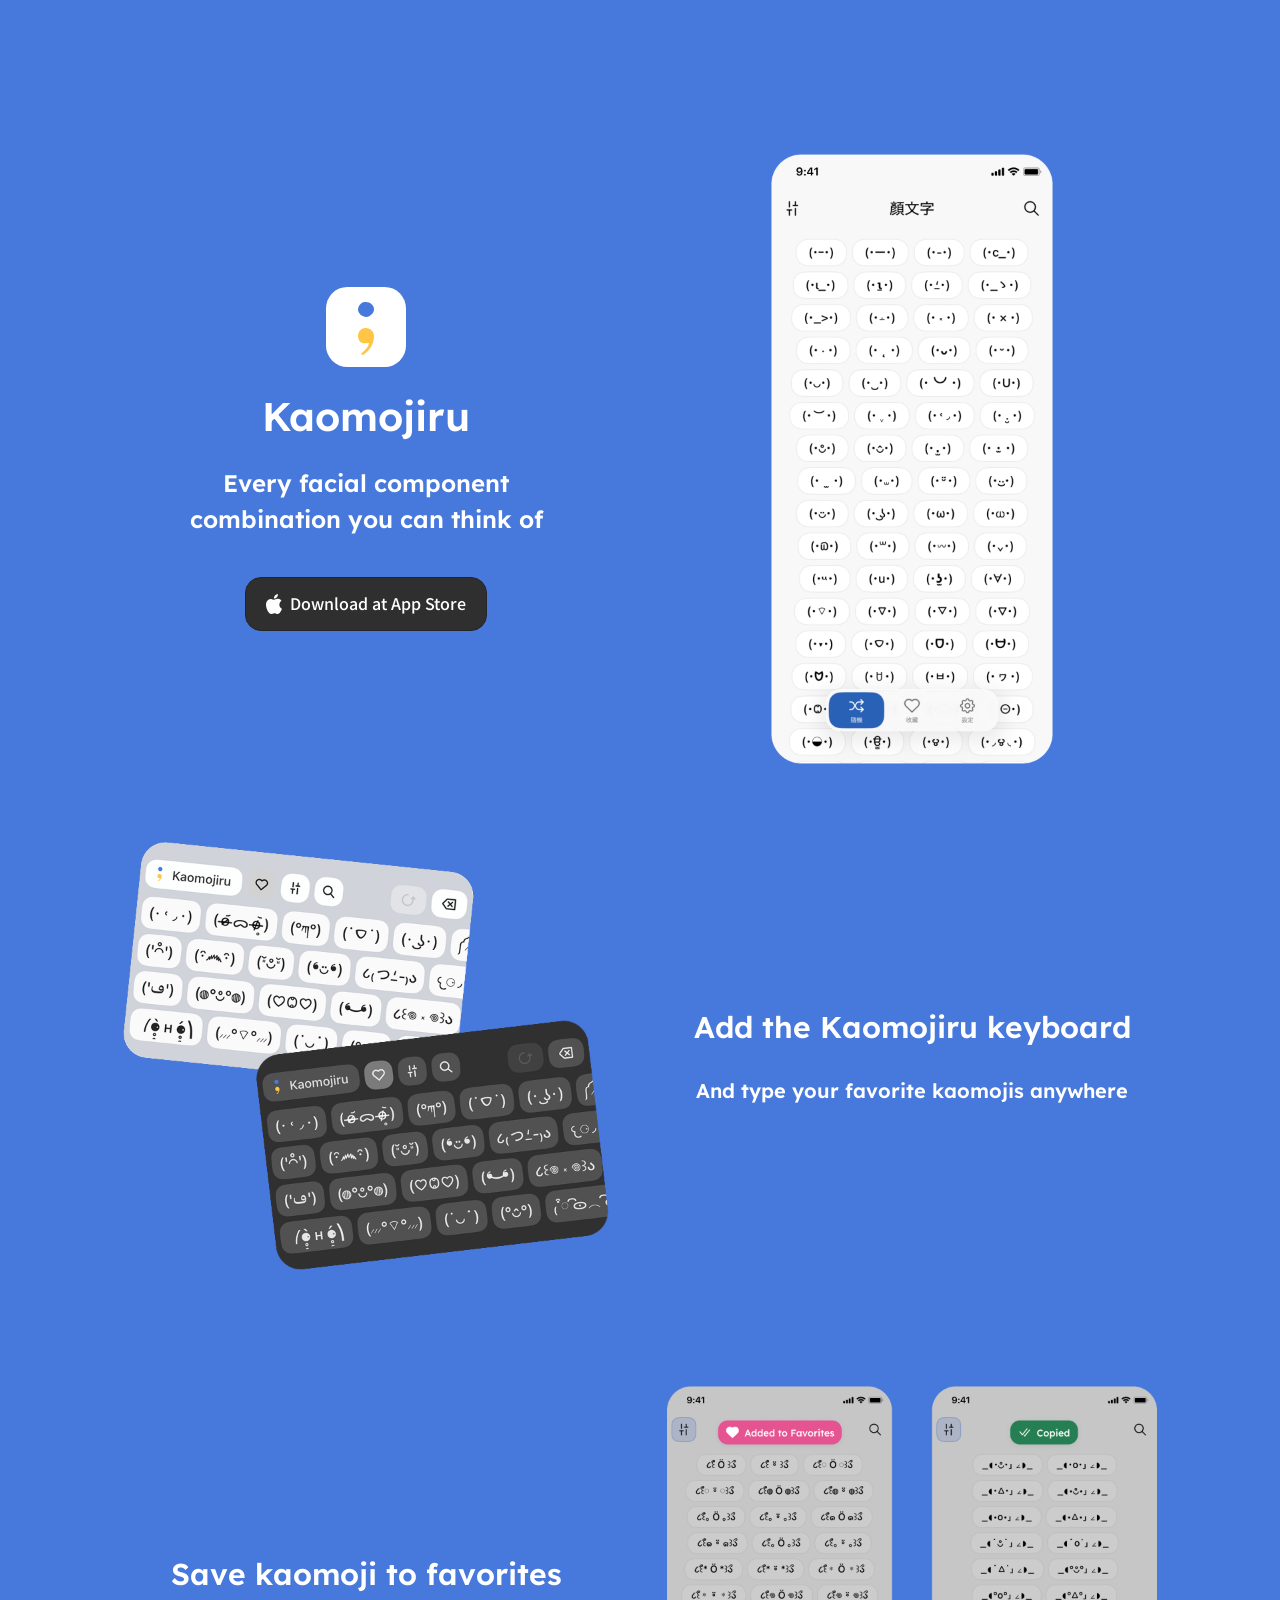
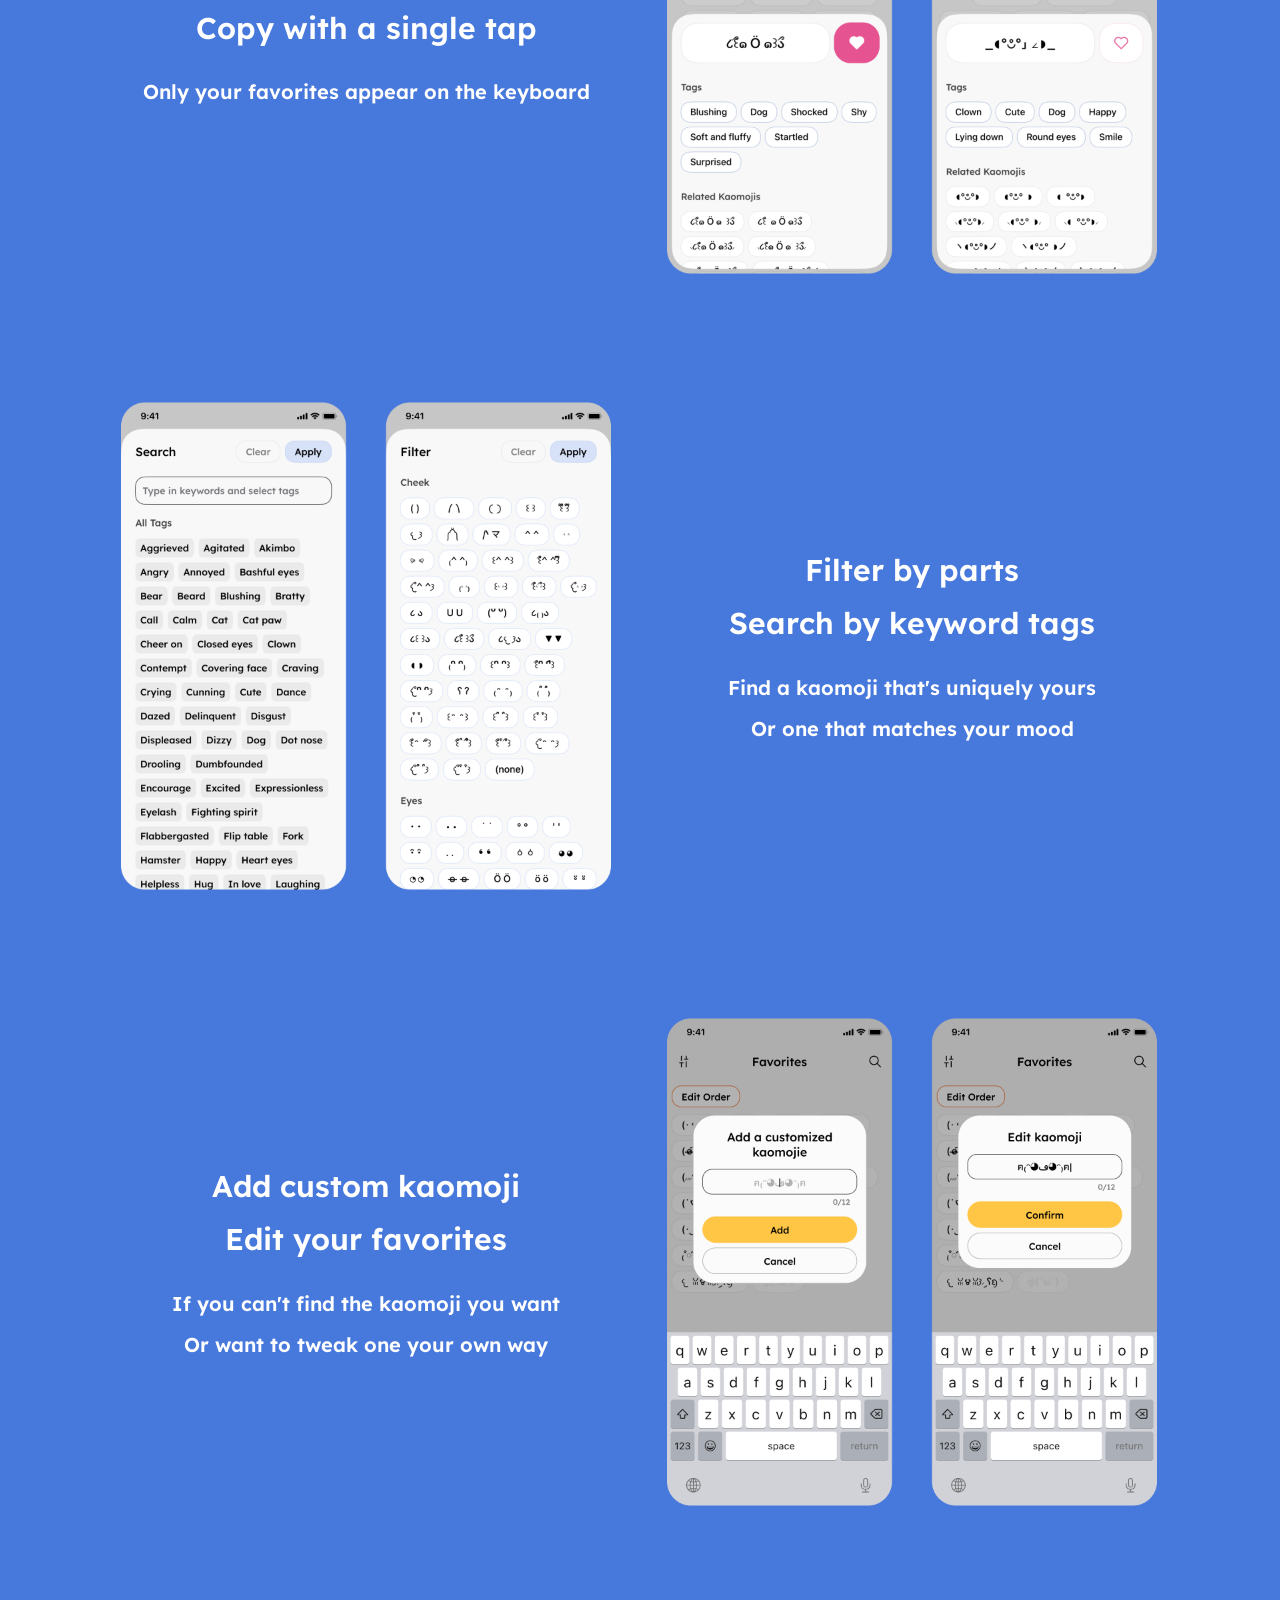
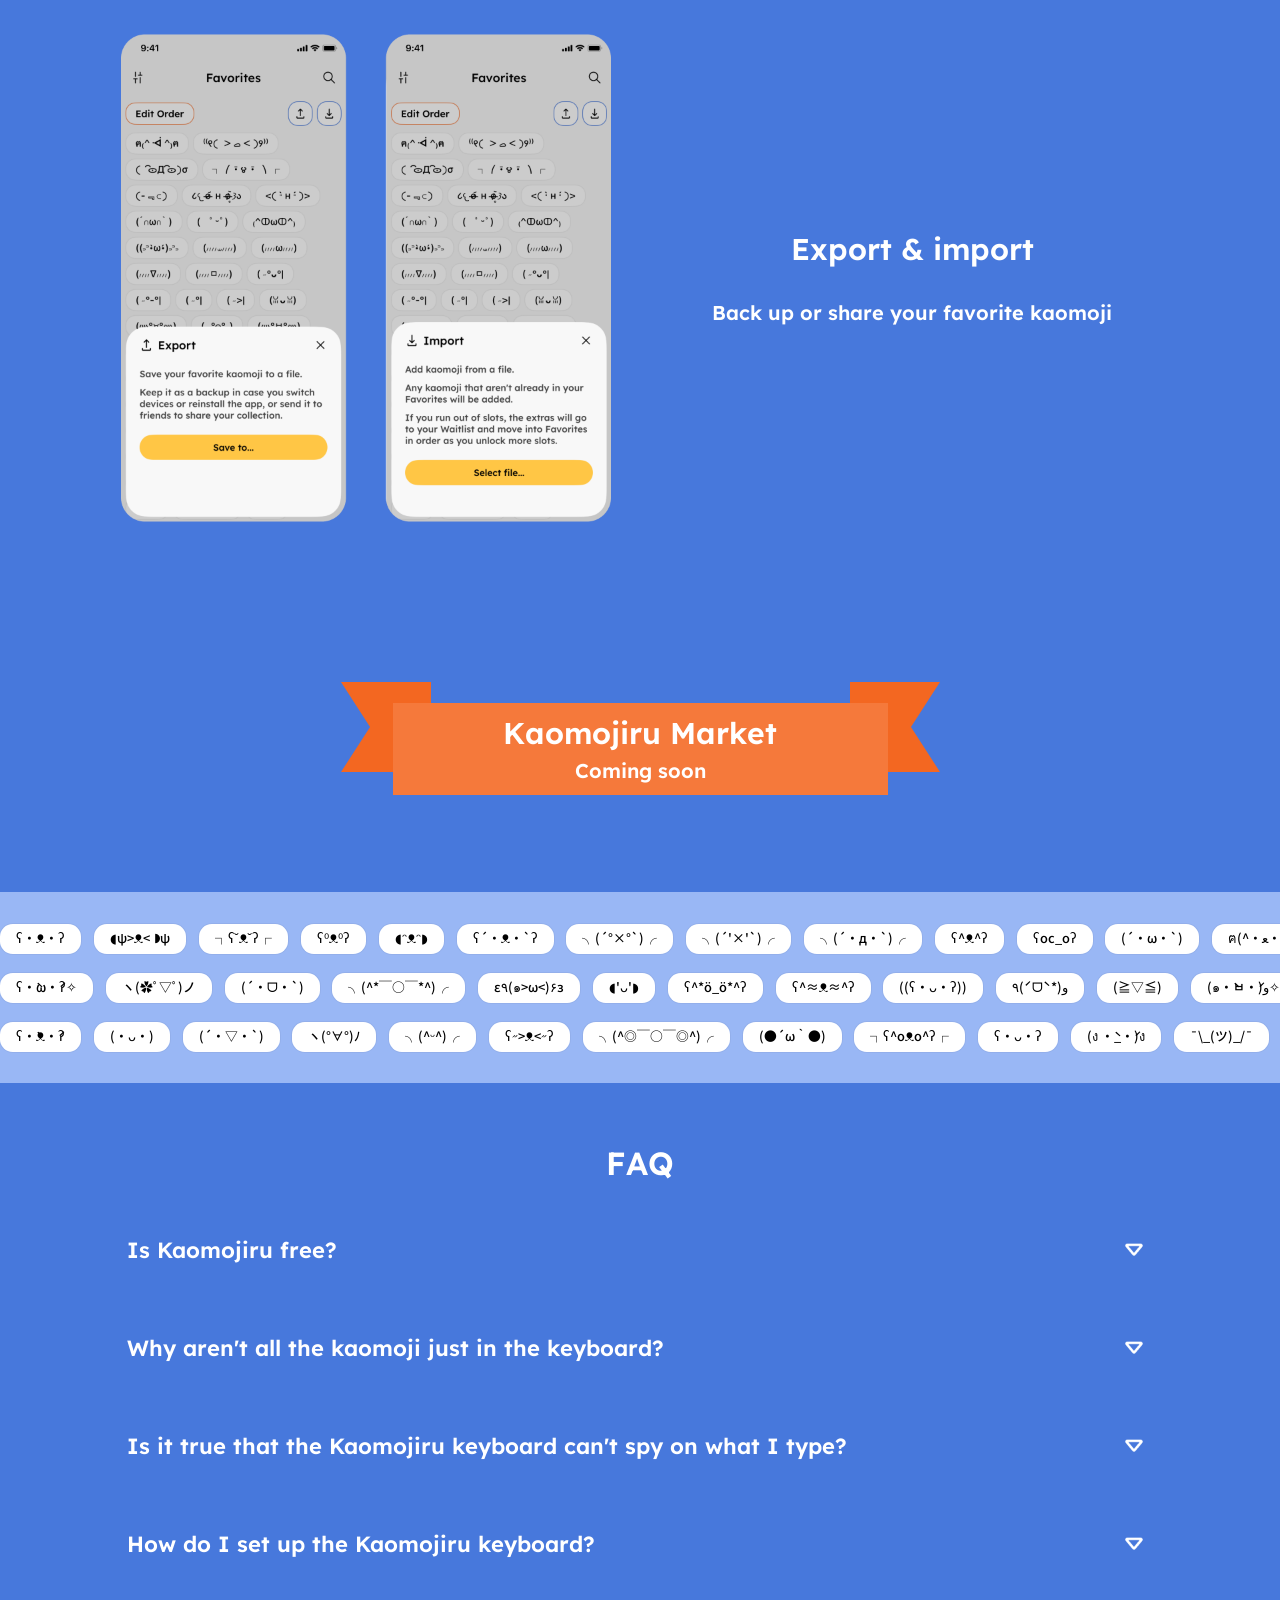
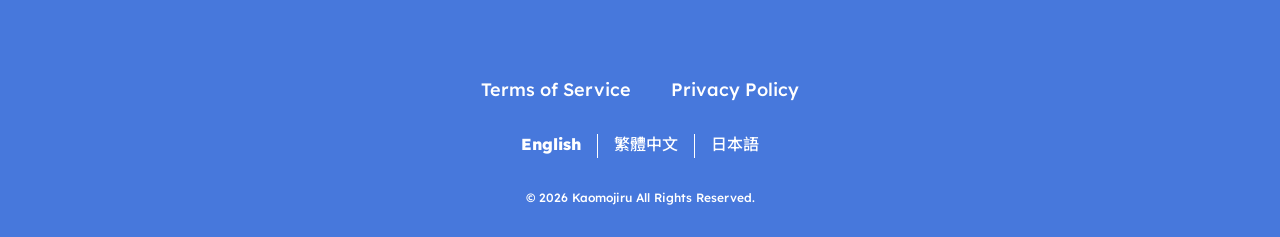
==== en/index.html @ 0f321140 "Add Kaomojiru official website (zh / en / ja) - Landing page in Traditional Chinese, English and Jap" ====
<!DOCTYPE html>
<html lang="en">
<head>
  <meta charset="UTF-8" />
  <meta name="viewport" content="width=device-width, initial-scale=1.0" />
  <title>Kaomojiru | Every facial component combination you can think of</title>
  <meta name="description" content="Kaomojiru: every facial component combination you can think of. Save your favorite kaomoji and type them anywhere with the Kaomojiru keyboard." />
  <link rel="alternate" hreflang="zh-Hant" href="../index.html" />
  <link rel="alternate" hreflang="en" href="index.html" />
  <link rel="alternate" hreflang="ja" href="../ja/index.html" />
  <link rel="preconnect" href="https://fonts.googleapis.com" />
  <link rel="preconnect" href="https://fonts.gstatic.com" crossorigin />
  <link href="https://fonts.googleapis.com/css2?family=Lexend+Deca:wght@500;600;800&family=Noto+Sans+TC:wght@500;600;800&display=swap" rel="stylesheet" />
  <link rel="stylesheet" href="../css/style.css" />
  <script>document.documentElement.classList.add("js");</script>
</head>
<body>
  <!-- Header: fades in from the top after scrolling past the first section -->
  <header class="site-header" id="siteHeader">
    <div class="site-header__blur" aria-hidden="true"><span></span><span></span><span></span><span></span><span></span></div>
    <div class="site-header__inner">
      <a class="brand" href="#top">
        <span class="app-icon app-icon--sm" aria-hidden="true">
          <span class="app-icon__mark">
            <img class="app-icon__top" src="../images/icons/logo_top.svg" alt="" />
            <img class="app-icon__bottom" src="../images/icons/logo_bottom.svg" alt="" />
          </span>
        </span>
        <span class="brand__name">Kaomojiru</span>
      </a>
      <a class="btn-appstore btn-appstore--sm" href="https://apps.apple.com/us/app/kaomojiru/id6787823834" target="_blank" rel="noopener">
        <img src="../images/icons/apple_logo.svg" alt="" width="13.046" height="16" />
        <span>Download at App Store</span>
      </a>
    </div>
  </header>

  <main id="top">
    <div class="sections">
      <!-- Section 1: Hero -->
      <section class="section section--hero" id="hero" data-reveal>
        <div class="text-block text-block--hero">
          <div class="hero-title">
            <span class="app-icon app-icon--lg" aria-hidden="true">
              <span class="app-icon__mark">
                <img class="app-icon__top" src="../images/icons/logo_top.svg" alt="" />
                <img class="app-icon__bottom" src="../images/icons/logo_bottom.svg" alt="" />
              </span>
            </span>
            <h1 class="hero-title__name">Kaomojiru</h1>
            <p class="hero-title__tagline" data-type>Every facial component combination you can think of</p>
          </div>
          <a class="btn-appstore" href="https://apps.apple.com/us/app/kaomojiru/id6787823834" target="_blank" rel="noopener">
            <img src="../images/icons/apple_logo.svg" alt="" width="16.308" height="20" />
            <span>Download at App Store</span>
          </a>
        </div>
        <div class="media media--hero">
          <img src="../images/image_1_ch.png" alt="Kaomojiru home screen showing a list of kaomoji" width="526" height="614" />
        </div>
      </section>

      <!-- Section 2: Keyboard -->
      <section class="section" data-reveal>
        <div class="media media--keyboard">
          <img src="../images/Image_2.png" alt="The Kaomojiru keyboard in light and dark mode" width="526" height="484" />
        </div>
        <div class="text-block text-block--keyboard">
          <div class="text-block__title">
            <h2 data-type>Add the Kaomojiru keyboard</h2>
          </div>
          <div class="text-block__desc">
            <p data-type>And type your favorite kaomojis anywhere</p>
          </div>
        </div>
      </section>

      <!-- Section 3: Favorites / Copy -->
      <section class="section" data-reveal>
        <div class="text-block">
          <div class="text-block__title">
            <h2 data-type>Save kaomoji to favorites</h2>
            <h2 data-type>Copy with a single tap</h2>
          </div>
          <div class="text-block__desc">
            <p data-type>Only your favorites appear on the keyboard</p>
          </div>
        </div>
        <div class="media">
          <img src="../images/Image_3_eng.png" alt="Saving a kaomoji to favorites and copying it with a tap" width="526" height="568" />
        </div>
      </section>

      <!-- Section 4: Filter / Tags -->
      <section class="section" data-reveal>
        <div class="media">
          <img src="../images/Image_4_eng.png" alt="Filtering kaomoji by parts and searching by keyword tags" width="526" height="568" />
        </div>
        <div class="text-block">
          <div class="text-block__title">
            <h2 data-type>Filter by parts</h2>
            <h2 data-type>Search by keyword tags</h2>
          </div>
          <div class="text-block__desc">
            <p data-type>Find a kaomoji that's uniquely yours</p>
            <p data-type>Or one that matches your mood</p>
          </div>
        </div>
      </section>

      <!-- Section 5: Custom / Edit -->
      <section class="section" data-reveal>
        <div class="text-block">
          <div class="text-block__title">
            <h2 data-type>Add custom kaomoji</h2>
            <h2 data-type>Edit your favorites</h2>
          </div>
          <div class="text-block__desc">
            <p data-type>If you can't find the kaomoji you want</p>
            <p data-type>Or want to tweak one your own way</p>
          </div>
        </div>
        <div class="media">
          <img src="../images/Image_5_eng.png" alt="Adding a custom kaomoji and editing a saved kaomoji" width="526" height="568" />
        </div>
      </section>

      <!-- Section 6: Export / Import -->
      <section class="section" data-reveal>
        <div class="media">
          <img src="../images/Image_6_eng.png" alt="Exporting and importing a Kaomojiru file" width="526" height="568" />
        </div>
        <div class="text-block">
          <div class="text-block__title">
            <h2 data-type>Export &amp; import</h2>
          </div>
          <div class="text-block__desc">
            <p data-type>Back up or share your favorite kaomoji</p>
          </div>
        </div>
      </section>

      <!-- Section 7: Kaomojiru Market banner -->
      <section class="section section--banner" data-reveal>
        <div class="market-banner">
          <img class="market-banner__side market-banner__side--left" src="../images/icons/banner_left.svg" alt="" width="90" height="114" />
          <img class="market-banner__side market-banner__side--right" src="../images/icons/banner_right.svg" alt="" width="90" height="114" />
          <div class="market-banner__middle">
            <h2 data-type>Kaomojiru Market</h2>
            <p data-type>Coming soon</p>
          </div>
        </div>
      </section>
    </div>

    <!-- Rolling kaomoji: add or remove buttons inside each rolling__set -->
    <section class="rolling" aria-label="Kaomoji examples (tap to copy)" data-reveal>
      <div class="rolling__row" data-direction="left">
        <div class="rolling__set">
          <button class="kaomoji-btn" type="button">ʕ•ᴥ•ʔ</button>
          <button class="kaomoji-btn" type="button">◖ψ&gt;ᴥ&lt;◗ψ</button>
          <button class="kaomoji-btn" type="button">┐ʕ˘ᴥ˘ʔ┌</button>
          <button class="kaomoji-btn" type="button">ʕ⁰ᴥ⁰ʔ</button>
          <button class="kaomoji-btn" type="button">◖ᵔᴥᵔ◗</button>
          <button class="kaomoji-btn" type="button">ʕ´•ᴥ•`ʔ</button>
          <button class="kaomoji-btn" type="button">╮(´°×°`)╭</button>
          <button class="kaomoji-btn" type="button">╮(´'×'`)╭</button>
          <button class="kaomoji-btn" type="button">╮(´•д•`)╭</button>
          <button class="kaomoji-btn" type="button">ʕ^ᴥ^ʔ</button>
          <button class="kaomoji-btn" type="button">ʕoc_oʔ</button>
          <button class="kaomoji-btn" type="button">(´・ω・`)</button>
          <button class="kaomoji-btn" type="button">ฅ(^•ﻌ•^)ฅ</button>
          <button class="kaomoji-btn" type="button">(｡•̀ᴗ-)✧</button>
          <button class="kaomoji-btn" type="button">٩(◕‿◕)۶</button>
          <button class="kaomoji-btn" type="button">٩(๑&gt;◡&lt;๑)۶</button>
        </div>
      </div>
      <div class="rolling__row" data-direction="right">
        <div class="rolling__set">
          <button class="kaomoji-btn" type="button">ʕ•̀ω•́ʔ✧</button>
          <button class="kaomoji-btn" type="button">ヽ(✿ﾟ▽ﾟ)ノ</button>
          <button class="kaomoji-btn" type="button">(´・ᗜ・`)</button>
          <button class="kaomoji-btn" type="button">╮(^*￣○￣*^)╭</button>
          <button class="kaomoji-btn" type="button">ε٩(๑&gt;ω&lt;)۶з</button>
          <button class="kaomoji-btn" type="button">◖'ᴗ'◗</button>
          <button class="kaomoji-btn" type="button">ʕ^*ö_ö*^ʔ</button>
          <button class="kaomoji-btn" type="button">ʕ^≈ᴥ≈^ʔ</button>
          <button class="kaomoji-btn" type="button">((ʕ•ᴗ•ʔ))</button>
          <button class="kaomoji-btn" type="button">٩(ˊᗜˋ*)و</button>
          <button class="kaomoji-btn" type="button">(≧▽≦)</button>
          <button class="kaomoji-btn" type="button">(๑•̀ㅂ•́)و✧</button>
          <button class="kaomoji-btn" type="button">(ﾉ◕ヮ◕)ﾉ*:･ﾟ✧</button>
          <button class="kaomoji-btn" type="button">(￣▽￣)ノ</button>
          <button class="kaomoji-btn" type="button">(っ˘ω˘ς)</button>
          <button class="kaomoji-btn" type="button">U•ᴥ•U</button>
          <button class="kaomoji-btn" type="button">ʕoᴗoʔ</button>
        </div>
      </div>
      <div class="rolling__row" data-direction="left">
        <div class="rolling__set">
          <button class="kaomoji-btn" type="button">ʕ•̀ᴥ•́ʔ</button>
          <button class="kaomoji-btn" type="button">(・ᴗ・)</button>
          <button class="kaomoji-btn" type="button">(´・▽・`)</button>
          <button class="kaomoji-btn" type="button">ヽ(°∀°)ﾉ</button>
          <button class="kaomoji-btn" type="button">╮(^ᵕ^)╭</button>
          <button class="kaomoji-btn" type="button">ʕ˶&gt;ᴥ&lt;˶ʔ</button>
          <button class="kaomoji-btn" type="button">╮(^◎￣○￣◎^)╭</button>
          <button class="kaomoji-btn" type="button">(●´ω｀●)</button>
          <button class="kaomoji-btn" type="button">┐ʕ^oᴥo^ʔ┌</button>
          <button class="kaomoji-btn" type="button">ʕ•ᴗ•ʔ</button>
          <button class="kaomoji-btn" type="button">(ง •̀_•́)ง</button>
          <button class="kaomoji-btn" type="button">¯\_(ツ)_/¯</button>
          <button class="kaomoji-btn" type="button">(✿◠‿◠)</button>
          <button class="kaomoji-btn" type="button">ʕ´•̥ᴥ•̥`ʔ</button>
          <button class="kaomoji-btn" type="button">(＾ω＾)</button>
          <button class="kaomoji-btn" type="button">◖⁰ᴥ⁰◗</button>
        </div>
      </div>
    </section>

    <!-- FAQ -->
    <section class="faq" data-reveal>
      <h2 class="faq__heading" data-type>FAQ</h2>
      <div class="faq__list">
        <div class="faq-item">
          <button class="faq-item__question" type="button" aria-expanded="false" aria-controls="faq-a1" id="faq-q1">
            <span>Is Kaomojiru free?</span>
            <img class="faq-item__arrow" src="../images/Icon_Arrow.png" alt="" width="40" height="40" />
          </button>
          <div class="faq-item__answer" id="faq-a1" role="region" aria-labelledby="faq-q1">
            <div class="faq-item__answer-inner">
              <p>The app itself is free and comes with 10 favorite slots. Each video you watch earns you 2 more slots.</p>
              <p>Purchasing Kaomojiru PRO gives you unlimited favorites and removes banner ads.</p>
            </div>
          </div>
        </div>
        <div class="faq-item">
          <button class="faq-item__question" type="button" aria-expanded="false" aria-controls="faq-a2" id="faq-q2">
            <span>Why aren't all the kaomoji just in the keyboard?</span>
            <img class="faq-item__arrow" src="../images/Icon_Arrow.png" alt="" width="40" height="40" />
          </button>
          <div class="faq-item__answer" id="faq-a2" role="region" aria-labelledby="faq-q2">
            <div class="faq-item__answer-inner">
              <p>Kaomojiru comes with a huge range of parts, so you can freely build kaomoji you love and ones that match your mood.</p>
              <p>That's why Kaomojiru contains over 3.7 billion kaomoji in total.</p>
              <p>With that many kaomoji in the keyboard, finding the one you want would be slow, and the keyboard itself could start to lag.</p>
              <p>So we hope you'll open the Kaomojiru app every now and then to save the kaomoji you love and want to use. Next time, just switch to the Kaomojiru keyboard and enter them with a single tap.</p>
            </div>
          </div>
        </div>
        <div class="faq-item">
          <button class="faq-item__question" type="button" aria-expanded="false" aria-controls="faq-a3" id="faq-q3">
            <span>Is it true that the Kaomojiru keyboard can't spy on what I type?</span>
            <img class="faq-item__arrow" src="../images/Icon_Arrow.png" alt="" width="40" height="40" />
          </button>
          <div class="faq-item__answer" id="faq-a3" role="region" aria-labelledby="faq-q3">
            <div class="faq-item__answer-inner">
              <p>Yes. On iOS, a keyboard can only send data off your device if you turn on "Allow Full Access." When you set up the Kaomojiru keyboard, you'll notice this option isn't there at all. This proves the Kaomojiru keyboard has no way to collect or send out anything you type.</p>
            </div>
          </div>
        </div>
        <div class="faq-item">
          <button class="faq-item__question" type="button" aria-expanded="false" aria-controls="faq-a4" id="faq-q4">
            <span>How do I set up the Kaomojiru keyboard?</span>
            <img class="faq-item__arrow" src="../images/Icon_Arrow.png" alt="" width="40" height="40" />
          </button>
          <div class="faq-item__answer" id="faq-a4" role="region" aria-labelledby="faq-q4">
            <div class="faq-item__answer-inner">
              <p>There are a few ways. Open the iOS Settings app and go to General &gt; Keyboard &gt; Keyboards &gt; Add New Keyboard…, then select Kaomojiru under Third-Party Keyboards. You can also tap Keyboard Settings… at the top of the menu when switching keyboards. Once the Settings app opens, go to Keyboards &gt; Add New Keyboard… and follow the same steps.</p>
              <p>You can also set it up from the Kaomojiru app. Go to the Settings tab, choose How to Set Up the Keyboard, scroll to the bottom, and tap Go to Settings. Then tap Keyboards and turn on Kaomojiru.</p>
            </div>
          </div>
        </div>
      </div>
    </section>
  </main>

  <footer class="site-footer">
    <nav class="site-footer__legal" aria-label="Legal">
      <a href="terms.html">Terms of Service</a>
      <a href="privacy.html">Privacy Policy</a>
    </nav>
    <nav class="site-footer__lang" aria-label="Language">
      <a href="index.html" aria-current="page">English</a>
      <span class="site-footer__divider" aria-hidden="true"></span>
      <a href="../index.html" lang="zh-Hant">繁體中文</a>
      <span class="site-footer__divider" aria-hidden="true"></span>
      <a href="../ja/index.html" lang="ja">日本語</a>
    </nav>
    <p class="site-footer__copy">© 2026 Kaomojiru All Rights Reserved.</p>
  </footer>

  <div class="toast" id="toast" role="status" aria-live="polite"></div>

  <script src="../js/main.js"></script>
</body>
</html>
---- css/style.css ----
/* =========================================================
   顏文個字 Kaomojiru — Official Website
   目前版本：桌機版（viewport ≥ 1122px）
   ========================================================= */

:root {
  --blue: #4778dc;
  --blue-light: #99b7f5;
  --white: #ffffff;
  --orange: #f5793b;
  --button-dark: #2f2f2f;
  --neutral-900: #252525;
  --kaomoji-text: #000000;

  --content-width: 1074px;
  --column-width: 526px;

  --font-base: "Lexend Deca", "PingFang TC", "Noto Sans TC", "Microsoft JhengHei", sans-serif;
  --font-ui: -apple-system, BlinkMacSystemFont, "SF Pro Text", "SF Pro", "PingFang TC", "Noto Sans TC", sans-serif;
  --font-kaomoji: -apple-system, BlinkMacSystemFont, "SF Pro Text", "Hiragino Sans", "Apple Color Emoji", "Segoe UI Symbol", "Noto Sans JP", "Noto Sans TC", sans-serif;

  --ease-out: cubic-bezier(0.22, 1, 0.36, 1);
}

/* 日文版：漢字使用日文字形 */
:root:lang(ja) {
  --font-base: "Lexend Deca", "Noto Sans JP", "Hiragino Sans", "Hiragino Kaku Gothic ProN", "Yu Gothic", sans-serif;
  --font-ui: -apple-system, BlinkMacSystemFont, "SF Pro Text", "SF Pro", "Hiragino Sans", "Noto Sans JP", sans-serif;
}

*,
*::before,
*::after {
  box-sizing: border-box;
}

html {
  scroll-behavior: smooth;
}

body {
  margin: 0;
  background: var(--blue);
  color: var(--white);
  font-family: var(--font-base);
  font-weight: 600;
  -webkit-font-smoothing: antialiased;
  -moz-osx-font-smoothing: grayscale;
  overflow-x: hidden;
}

h1,
h2,
p {
  margin: 0;
  font-weight: inherit;
}

a {
  color: inherit;
  text-decoration: none;
}

img {
  display: block;
}

/* ---------- App icon（logo） ---------- */
.app-icon {
  position: relative;
  display: block;
  flex-shrink: 0;
  overflow: hidden;
  background: var(--white);
  border-radius: 26.667%;
}

.app-icon--lg {
  width: 80px;
  height: 80px;
}

.app-icon--sm {
  width: 36px;
  height: 36px;
}

.app-icon__mark {
  position: absolute;
  left: 37.5%;
  top: 17.578%;
  width: 25%;
  height: 68.75%;
}

.app-icon__top,
.app-icon__bottom {
  position: absolute;
  width: auto;
  height: auto;
}

.app-icon__top {
  top: 0.92%;
  right: 10.38%;
  bottom: 70.11%;
  left: 10%;
  width: 79.62%;
  height: 28.97%;
}

.app-icon__bottom {
  top: 49.11%;
  right: 11.36%;
  bottom: 1.53%;
  left: 10%;
  width: 78.64%;
  height: 49.36%;
}

/* ---------- App Store 按鈕 ---------- */
.btn-appstore {
  display: inline-flex;
  align-items: center;
  justify-content: center;
  gap: 8px;
  padding: 16px 20px;
  background: var(--button-dark);
  border: 1px solid var(--neutral-900);
  border-radius: 16px;
  color: var(--white);
  font-family: var(--font-ui);
  font-size: 16px;
  font-weight: 510;
  line-height: 1.2;
  white-space: nowrap;
  transition: transform 0.2s var(--ease-out), background-color 0.2s ease;
}

.btn-appstore img {
  width: 16.308px;
  height: 20px;
}

.btn-appstore--sm {
  padding: 12px 16px;
  font-size: 14px;
}

.btn-appstore--sm img {
  width: 13.046px;
  height: 16px;
}

.btn-appstore:hover {
  background: #3a3a3a;
  transform: translateY(-2px);
}

/* 按下：下移 2px 並縮小為 97% */
.btn-appstore:active {
  transform: translateY(2px) scale(0.97);
  transition-duration: 0.08s;
}

.btn-appstore:focus-visible,
.faq-item__question:focus-visible,
.kaomoji-btn:focus-visible,
.site-footer a:focus-visible {
  outline: 2px solid var(--white);
  outline-offset: 3px;
}

/* ---------- Header（滑過第一個 section 後由上方淡入） ---------- */
/* 注意：header 本身不可用 opacity 淡入——父層 opacity < 1 時，
   瀏覽器會暫停子層的 backdrop-filter，導致模糊延遲出現。
   因此 header 只做位移；淡入改由底色（::before）與內容（__inner）各自處理。 */
.site-header {
  --blur-extend: 40px;
  position: fixed;
  inset: 0 0 auto 0;
  z-index: 100;
  transform: translateY(calc(-100% - var(--blur-extend)));
  pointer-events: none;
  transition: transform 0.45s var(--ease-out);
  will-change: transform;
}

.site-header::before {
  content: "";
  position: absolute;
  inset: 0;
  z-index: -2;
  background: url("../images/icons/header_bg.png") center / 100% 100% no-repeat;
  opacity: 0;
  transition: opacity 0.45s var(--ease-out);
}

.site-header.is-visible {
  transform: translateY(0);
  pointer-events: auto;
}

.site-header.is-visible::before,
.site-header.is-visible .site-header__inner {
  opacity: 1;
}

/* Progressive blur：越往上越模糊，並延伸到 header 下方逐漸消失，避免出現明顯分界線 */
.site-header__blur {
  position: absolute;
  inset: 0 0 auto 0;
  z-index: -1;
  height: calc(100% + var(--blur-extend));
  pointer-events: none;
}

.site-header__blur > span {
  position: absolute;
  inset: 0;
}

/* 每一層負責一段高度（0% = 底部，100% = 頂部），模糊程度逐層加倍 */
.site-header__blur > span:nth-child(1) {
  -webkit-backdrop-filter: blur(0.75px);
  backdrop-filter: blur(0.75px);
  -webkit-mask-image: linear-gradient(to top, transparent 0%, #000 12%, #000 26%, transparent 40%);
  mask-image: linear-gradient(to top, transparent 0%, #000 12%, #000 26%, transparent 40%);
}

.site-header__blur > span:nth-child(2) {
  -webkit-backdrop-filter: blur(1.5px);
  backdrop-filter: blur(1.5px);
  -webkit-mask-image: linear-gradient(to top, transparent 12%, #000 26%, #000 40%, transparent 54%);
  mask-image: linear-gradient(to top, transparent 12%, #000 26%, #000 40%, transparent 54%);
}

.site-header__blur > span:nth-child(3) {
  -webkit-backdrop-filter: blur(3px);
  backdrop-filter: blur(3px);
  -webkit-mask-image: linear-gradient(to top, transparent 26%, #000 40%, #000 54%, transparent 68%);
  mask-image: linear-gradient(to top, transparent 26%, #000 40%, #000 54%, transparent 68%);
}

.site-header__blur > span:nth-child(4) {
  -webkit-backdrop-filter: blur(6px);
  backdrop-filter: blur(6px);
  -webkit-mask-image: linear-gradient(to top, transparent 40%, #000 54%, #000 68%, transparent 82%);
  mask-image: linear-gradient(to top, transparent 40%, #000 54%, #000 68%, transparent 82%);
}

.site-header__blur > span:nth-child(5) {
  -webkit-backdrop-filter: blur(12px);
  backdrop-filter: blur(12px);
  -webkit-mask-image: linear-gradient(to top, transparent 54%, #000 68%, #000 100%);
  mask-image: linear-gradient(to top, transparent 54%, #000 68%, #000 100%);
}

.site-header__inner {
  opacity: 0;
  transition: opacity 0.45s var(--ease-out);
  display: flex;
  align-items: center;
  justify-content: space-between;
  width: var(--content-width);
  margin: 0 auto;
  padding: 18px 16px;
}

.brand {
  display: flex;
  align-items: center;
  gap: 12px;
}

.brand__name {
  font-size: 20px;
  font-weight: 600;
  line-height: 1.25;
  white-space: nowrap;
}

/* ---------- Sections ---------- */
.sections {
  width: var(--content-width);
  margin: 0 auto;
  padding-top: 128px; /* header 區 80px + 48px */
}

.section {
  display: flex;
  align-items: center;
  gap: 20px;
  padding: 24px 0;
}

.media {
  display: flex;
  align-items: center;
  justify-content: center;
  width: var(--column-width);
  height: 568px;
  flex-shrink: 0;
}

.media img {
  width: var(--column-width);
  height: auto;
}

.media--hero {
  height: 614px;
}

.media--keyboard {
  height: 484px;
}

.text-block {
  display: flex;
  flex-direction: column;
  align-items: center;
  justify-content: center;
  gap: 32px;
  width: var(--column-width);
  height: 568px;
  flex-shrink: 0;
  padding: 16px;
  text-align: center;
  line-height: 1.25;
}

.text-block--keyboard {
  height: 484px;
}

.text-block__title,
.text-block__desc {
  display: flex;
  flex-direction: column;
  align-items: center;
  gap: 16px;
  width: 100%;
}

/* 標題與敘述換行時讓每行長度平均，避免最後一行只剩一兩個字 */
.text-block__title h2,
.text-block__desc p,
.hero-title__tagline {
  text-wrap: balance;
}

.text-block__title h2 {
  font-size: 30px;
  font-weight: 600;
}

.text-block__desc p {
  font-size: 20px;
  font-weight: 600;
}

/* Hero */
.text-block--hero {
  gap: 40px;
  height: 614px;
}

.hero-title {
  display: flex;
  flex-direction: column;
  align-items: center;
  gap: 24px;
  width: 100%;
}

.hero-title__name {
  font-size: 40px;
  font-weight: 600;
  line-height: 1.25;
}

.hero-title__tagline {
  font-size: 24px;
  font-weight: 600;
  line-height: 1.5;
}

/* ---------- 顏文個字商城 banner ---------- */
/* 左右至少保留 60px；空間不夠時整個 banner 等比例縮小（設計原寸 599 × 114） */
.section--banner {
  justify-content: center;
  padding: 0;
}

.market-banner {
  --banner-gutter: 60px;
  position: relative;
  container-type: inline-size;
  width: min(599px, calc(100% - var(--banner-gutter) * 2));
  aspect-ratio: 599 / 114;
  margin: 96px 0;
}

.market-banner__side {
  position: absolute;
  top: 0;
  width: 15.025%; /* 90 / 599 */
  height: 100%;
}

.market-banner__side--left {
  left: 0;
}

.market-banner__side--right {
  right: 0;
}

/* 內部尺寸以 banner 寬度（cqw）換算，原寸時與設計稿相同 */
.market-banner__middle {
  position: absolute;
  left: 8.681%; /* 52 / 599 */
  top: 18.421%; /* 21 / 114 */
  display: flex;
  flex-direction: column;
  align-items: center;
  gap: calc(6 / 599 * 100cqw);
  width: 82.638%; /* 495 / 599 */
  padding: calc(12 / 599 * 100cqw) 0;
  background: var(--orange);
  text-align: center;
  line-height: 1.25;
}

.market-banner__middle h2 {
  font-size: calc(30 / 599 * 100cqw);
  font-weight: 600;
}

.market-banner__middle p {
  font-size: calc(20 / 599 * 100cqw);
  font-weight: 600;
}

/* ---------- 滾動顏文字 ---------- */
.rolling {
  display: flex;
  flex-direction: column;
  gap: 19.2px;
  padding: 32px 0;
  background: var(--blue-light);
  overflow: hidden;
}

.rolling__row {
  display: flex;
  width: 100%;
  overflow: hidden;
  /* 讓上移的按鈕不被裁切 */
  padding: 4px 0;
  margin: -4px 0;
}

.rolling__track {
  display: flex;
  flex-shrink: 0;
  animation: marquee-left var(--duration, 60s) linear infinite;
  will-change: transform;
}

.rolling__row[data-direction="right"] .rolling__track {
  animation-name: marquee-right;
}

.rolling__row:hover .rolling__track,
.rolling__row:focus-within .rolling__track {
  animation-play-state: paused;
}

.rolling__set {
  display: flex;
  flex-shrink: 0;
  gap: 12.8px;
  padding-right: 12.8px;
}

@keyframes marquee-left {
  from { transform: translateX(0); }
  to   { transform: translateX(-50%); }
}

@keyframes marquee-right {
  from { transform: translateX(-50%); }
  to   { transform: translateX(0); }
}

.kaomoji-btn {
  display: inline-flex;
  align-items: center;
  justify-content: center;
  flex-shrink: 0;
  height: 29.6px;
  padding: 0 16px;
  border: 0;
  border-radius: 12.8px;
  background: var(--white);
  box-shadow: 0 0 0 1px rgba(0, 0, 0, 0.04);
  color: var(--kaomoji-text);
  font-family: var(--font-kaomoji);
  font-size: 12.8px;
  font-weight: 500;
  line-height: 1;
  white-space: nowrap;
  cursor: pointer;
  transition: transform 0.2s var(--ease-out), box-shadow 0.2s ease;
}

.kaomoji-btn:hover {
  transform: translateY(-3px);
  box-shadow: 0 3px 8px rgba(26, 62, 140, 0.18);
}

.kaomoji-btn:active {
  transform: translateY(-1px);
}

/* ---------- 常見問題 ---------- */
.faq {
  display: flex;
  flex-direction: column;
  align-items: center;
  gap: 32px;
  width: 1075px;
  margin: 0 auto;
  padding: 60px 24px;
}

.faq__heading {
  width: 100%;
  font-size: 32px;
  font-weight: 600;
  line-height: 1.25;
  text-align: center;
}

.faq__list {
  display: flex;
  flex-direction: column;
  gap: 20px;
  width: 100%;
}

.faq-item {
  display: flex;
  flex-direction: column;
  gap: 6px;
}

.faq-item__question {
  display: flex;
  align-items: center;
  gap: 16px;
  width: 100%;
  padding: 16px 0;
  border: 0;
  background: none;
  color: var(--white);
  font-family: var(--font-base);
  font-size: 22px;
  font-weight: 600;
  line-height: 1.25;
  text-align: left;
  cursor: pointer;
}

.faq-item__question span {
  flex: 1 0 0;
  min-width: 1px;
}

.faq-item__arrow {
  width: 40px;
  height: 40px;
  flex-shrink: 0;
  transform: rotate(180deg); /* 收合時朝下 */
  transition: transform 0.35s var(--ease-out);
}

.faq-item.is-open .faq-item__arrow {
  transform: rotate(0deg); /* 展開時朝上 */
}

.faq-item__answer {
  display: grid;
  grid-template-rows: 0fr;
  transition: grid-template-rows 0.4s var(--ease-out), opacity 0.4s ease;
  opacity: 0;
}

.faq-item.is-open .faq-item__answer {
  grid-template-rows: 1fr;
  opacity: 1;
}

.faq-item__answer-inner {
  overflow: hidden;
  font-size: 16px;
  font-weight: 500;
  line-height: 2;
}

/* ---------- Footer ---------- */
.site-footer {
  display: flex;
  flex-direction: column;
  align-items: center;
  justify-content: center;
  gap: 32px;
  width: 1075px;
  margin: 0 auto;
  padding: 32px 0;
  font-weight: 500;
  line-height: 1.25;
  text-align: center;
}

.site-footer__legal {
  display: flex;
  align-items: center;
  gap: 40px;
  font-size: 18px;
}

.site-footer__lang {
  display: flex;
  align-items: flex-start;
  gap: 16px;
  font-size: 16px;
}

.site-footer__lang a[aria-current="page"] {
  font-weight: 800;
}

.site-footer__divider {
  width: 1px;
  height: 24px;
  background: var(--white);
}

.site-footer__copy {
  font-size: 12px;
}

.site-footer a {
  transition: opacity 0.2s ease;
}

.site-footer a:hover {
  opacity: 0.75;
}

/* ---------- 使用條款 / 隱私權政策 ----------
   標題字級 = section title；內文字級 = section description（三種螢幕寬度同首頁） */
.legal {
  width: var(--content-width);
  margin: 0 auto;
  padding: 141px 16px 40px; /* header 77px + 64px */
  line-height: 1.25;
}

.legal__title {
  font-size: 30px;
  font-weight: 600;
}

.legal__updated {
  margin-top: 16px;
  font-size: 20px;
  font-weight: 500;
  opacity: 0.8;
}

.legal__divider {
  height: 1px;
  margin: 48px 0 0;
  border: 0;
  background: rgba(255, 255, 255, 0.4);
}

.legal h2 {
  margin-top: 56px;
  font-size: 30px;
  font-weight: 600;
}

.legal h3 {
  margin-top: 32px;
  font-size: 20px;
  font-weight: 600;
}

.legal p,
.legal li {
  font-size: 20px;
  font-weight: 500;
  line-height: 1.8;
}

.legal p {
  margin-top: 16px;
}

.legal strong {
  font-weight: 800;
}

.legal ul {
  margin: 12px 0 0;
  padding-left: 1.4em;
}

.legal li + li {
  margin-top: 8px;
}

.legal a {
  text-decoration: underline;
  text-underline-offset: 3px;
  overflow-wrap: anywhere;
}

.legal a:hover {
  opacity: 0.75;
}

@media (max-width: 1121.98px) {
  .legal {
    width: 100%;
    padding: 141px 32px 40px;
  }

  .legal__title,
  .legal h2 {
    font-size: 26px;
  }

  .legal__updated,
  .legal h3,
  .legal p,
  .legal li {
    font-size: 18px;
  }
}

@media (max-width: 599.98px) {
  .legal {
    padding: 117px 24px 32px; /* header 77px + 40px */
  }

  .legal__title,
  .legal h2 {
    font-size: 22px;
  }

  .legal__updated,
  .legal h3,
  .legal p,
  .legal li {
    font-size: 14px;
  }

  .legal__divider {
    margin-top: 32px;
  }

  .legal h2 {
    margin-top: 40px;
  }

  .legal h3 {
    margin-top: 24px;
  }
}

/* ---------- 複製提示 ---------- */
.toast {
  position: fixed;
  left: 50%;
  bottom: 40px;
  z-index: 200;
  padding: 10px 18px;
  border-radius: 16px;
  background: #267f53;
  color: var(--white);
  font-size: 14px;
  font-weight: 500;
  box-shadow: 0 4px 16px rgba(0, 0, 0, 0.15);
  opacity: 0;
  transform: translate(-50%, 12px);
  pointer-events: none;
  transition: opacity 0.25s ease, transform 0.25s var(--ease-out);
}

.toast.is-visible {
  opacity: 1;
  transform: translate(-50%, 0);
}

/* =========================================================
   平板版（600px ≤ viewport < 1122px）
   每個 section 由橫向改為直向排列，且一律「先文字、再圖片」
   ※ 600px 以下也會套用這組樣式，再由下方手機版覆寫差異
   ========================================================= */
@media (max-width: 1121.98px) {
  .site-header__inner {
    width: 100%;
  }

  .sections {
    width: 100%;
    padding-top: 80px;
  }

  .section {
    flex-direction: column;
    justify-content: center;
  }

  /* HTML 中圖片在前的 section，也讓文字排到上面 */
  .section .text-block {
    order: -1;
  }

  .text-block,
  .text-block--hero,
  .text-block--keyboard {
    height: auto;
  }

  /* 字級 */
  .hero-title__name {
    font-size: 36px;
  }

  .hero-title__tagline {
    font-size: 20px;
  }

  .text-block__title h2 {
    font-size: 26px;
  }

  .text-block__desc p {
    font-size: 18px;
  }

  .faq {
    width: 100%;
    padding: 60px 32px;
  }

  .faq__heading {
    font-size: 28px;
  }

  .faq-item__question {
    font-size: 20px;
  }

  .site-footer {
    width: 100%;
  }
}

/* =========================================================
   手機版（viewport < 600px）
   沿用平板版的直向排列，再進一步縮小字級；圖片隨螢幕寬度等比例縮小
   ========================================================= */
@media (max-width: 599.98px) {
  /* 文字區塊撐滿寬度（左右 16px padding） */
  .text-block {
    width: 100%;
    gap: 24px;
  }

  .text-block--keyboard {
    gap: 32px;
  }

  .text-block--hero {
    gap: 40px;
  }

  .text-block__title,
  .text-block__desc {
    gap: 8px;
  }

  /* 圖片：最寬 526px，左右至少保留 24px，高度依比例縮放 */
  .media,
  .media--hero,
  .media--keyboard {
    width: min(var(--column-width), calc(100% - 48px));
    height: auto;
  }

  .media img {
    width: 100%;
  }

  /* 字級 */
  .hero-title__name {
    font-size: 32px;
  }

  .hero-title__tagline {
    font-size: 16px;
  }

  .text-block__title h2 {
    font-size: 22px;
  }

  .text-block__desc p {
    font-size: 14px;
  }

  .faq {
    padding: 60px 24px;
  }

  .faq__heading {
    font-size: 24px;
  }

  .faq-item__question {
    padding: 8px 0;
    font-size: 18px;
  }

  .faq-item__answer-inner {
    font-size: 14px;
  }
}

/* ---------- 窄螢幕 header：logo 旁的名稱與按鈕放不下時，只留 logo ----------
   英文、日文的按鈕文字較長，420px 以下就放不下；中文在 340px 以下才需要 */
@media (max-width: 419.98px) {
  :lang(en) .brand__name,
  :lang(ja) .brand__name {
    position: absolute;
    width: 1px;
    height: 1px;
    overflow: hidden;
    clip-path: inset(50%);
    white-space: nowrap;
  }
}

@media (max-width: 339.98px) {
  .brand__name {
    position: absolute;
    width: 1px;
    height: 1px;
    overflow: hidden;
    clip-path: inset(50%);
    white-space: nowrap;
  }
}

/* =========================================================
   動畫：section 淡入 + 文字逐字出現
   ========================================================= */
.js [data-reveal] {
  opacity: 0;
  transform: translateY(40px);
  transition: opacity 0.9s var(--ease-out), transform 0.9s var(--ease-out);
}

.js [data-reveal].is-revealed {
  opacity: 1;
  transform: none;
}

/* 逐字動畫速度：--char-stagger 為每個字之間的間隔，--char-duration 為單字出現所需時間 */
:root {
  --char-stagger: 25ms;
  --char-duration: 0.35s;
}

.js [data-type] .word {
  display: inline-block;
  white-space: nowrap;
}

.js [data-type] .char {
  display: inline-block;
  opacity: 0;
  transform: translateY(0.35em);
  white-space: pre;
}

.js .is-revealed [data-type] .char,
.js [data-type].is-revealed .char {
  animation: char-in var(--char-duration) var(--ease-out) forwards;
  animation-delay: calc(var(--char-delay, 0ms) + var(--i) * var(--char-stagger));
}

@keyframes char-in {
  to {
    opacity: 1;
    transform: none;
  }
}

@media (prefers-reduced-motion: reduce) {
  html {
    scroll-behavior: auto;
  }

  .js [data-reveal],
  .js [data-type] .char {
    opacity: 1 !important;
    transform: none !important;
    transition: none !important;
    animation: none !important;
  }

  .rolling__track {
    animation-duration: 240s;
  }
}
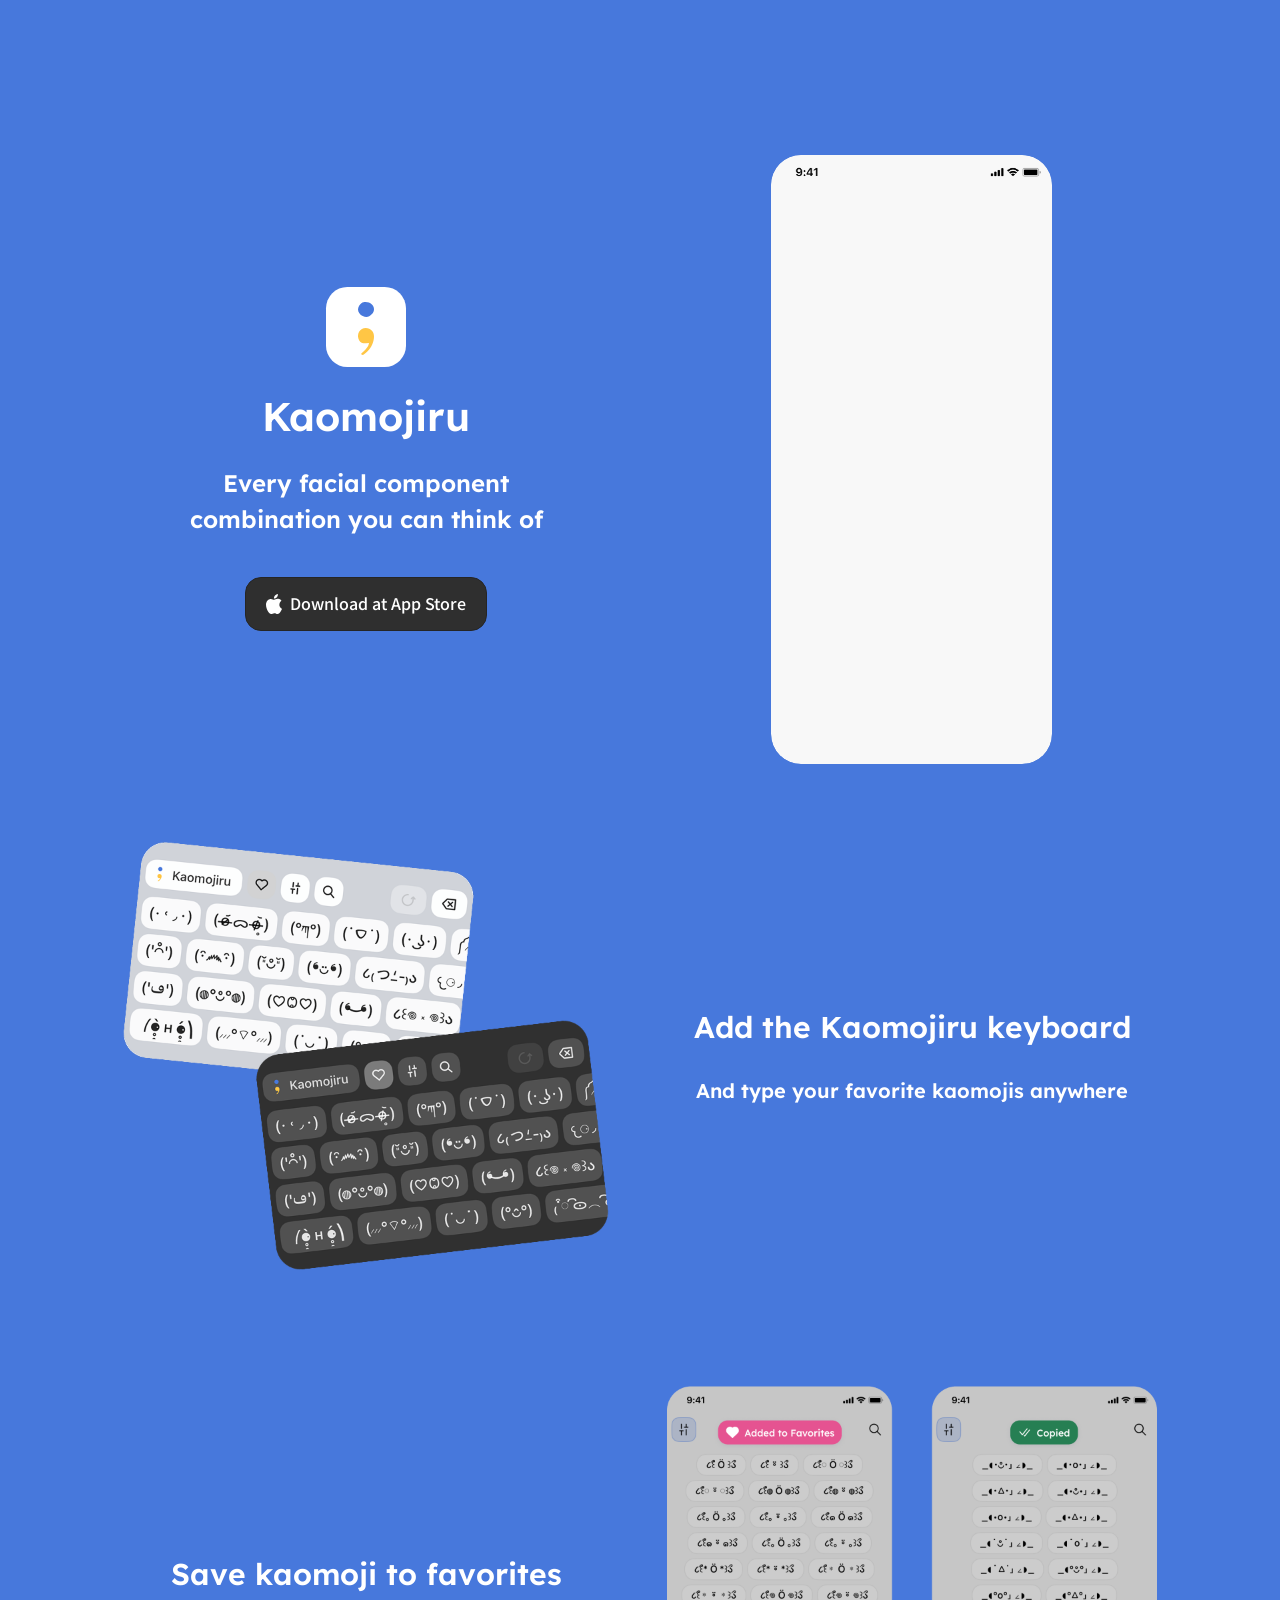
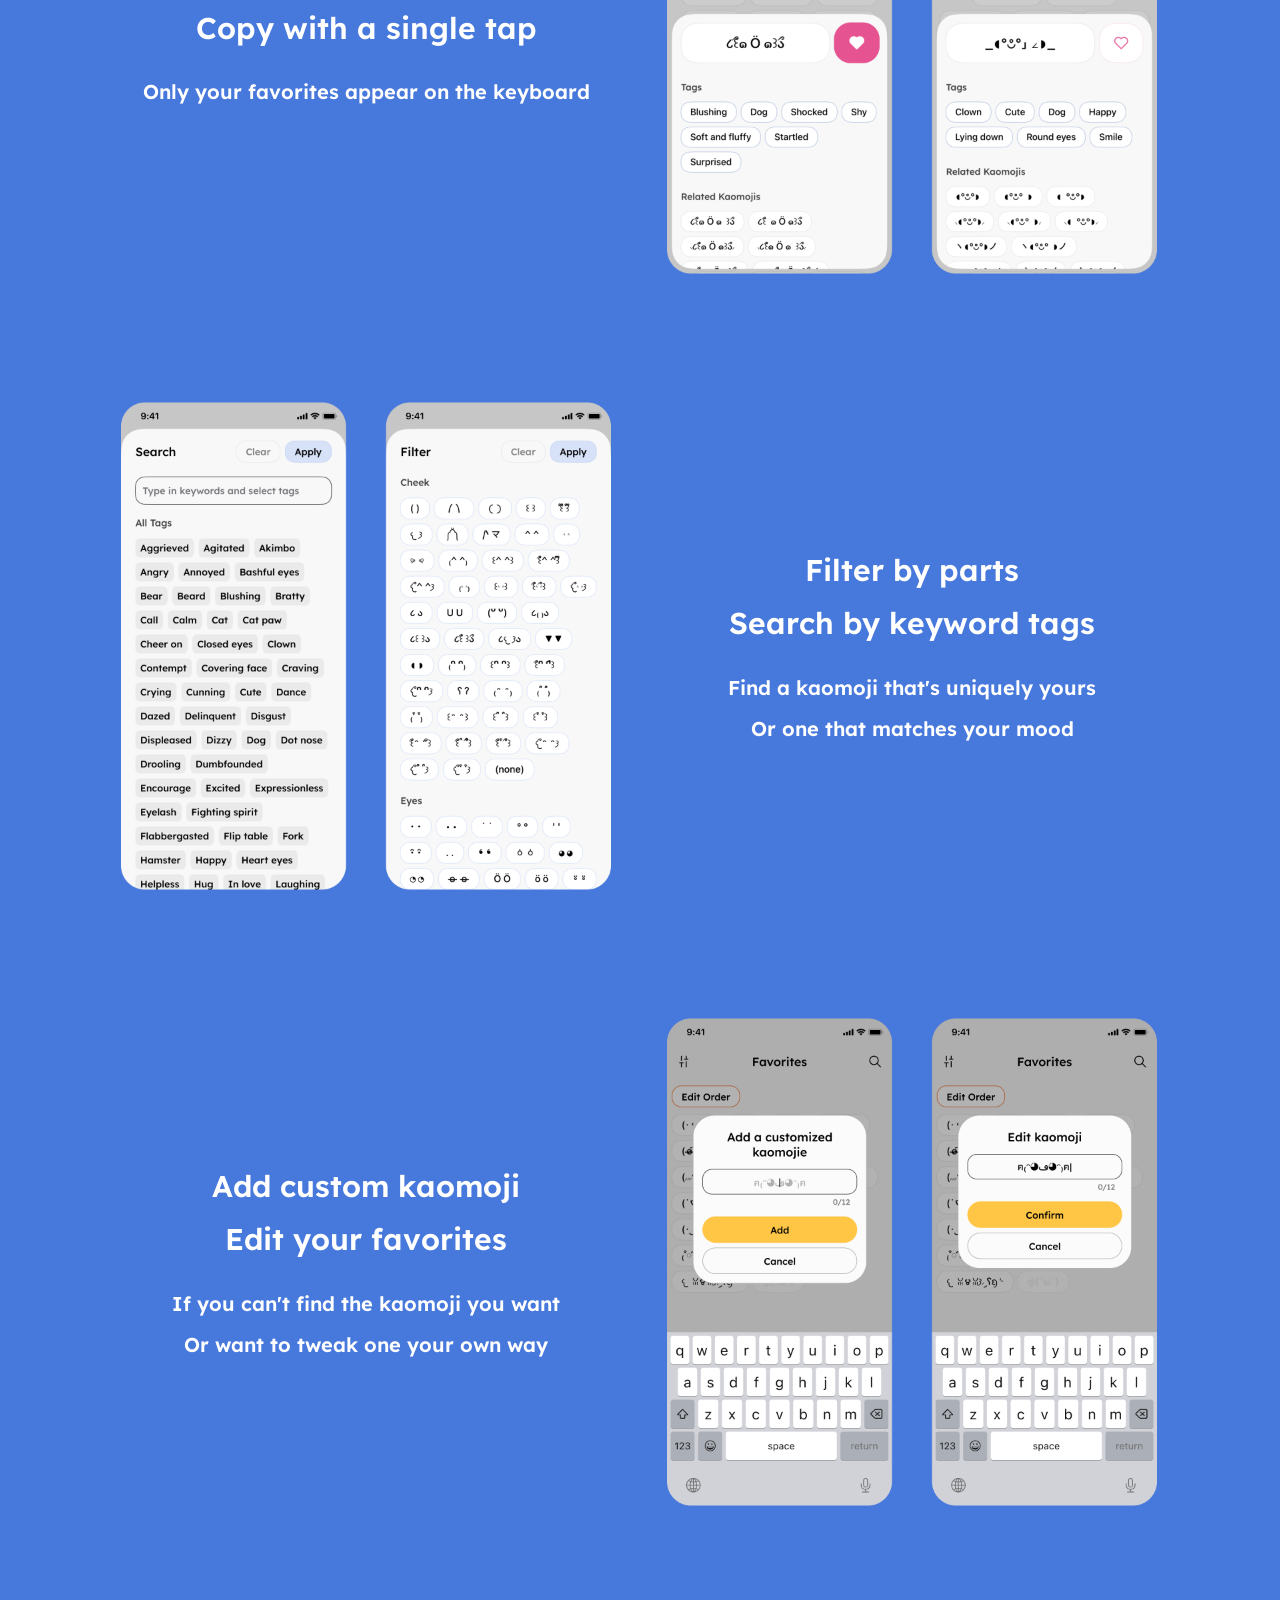
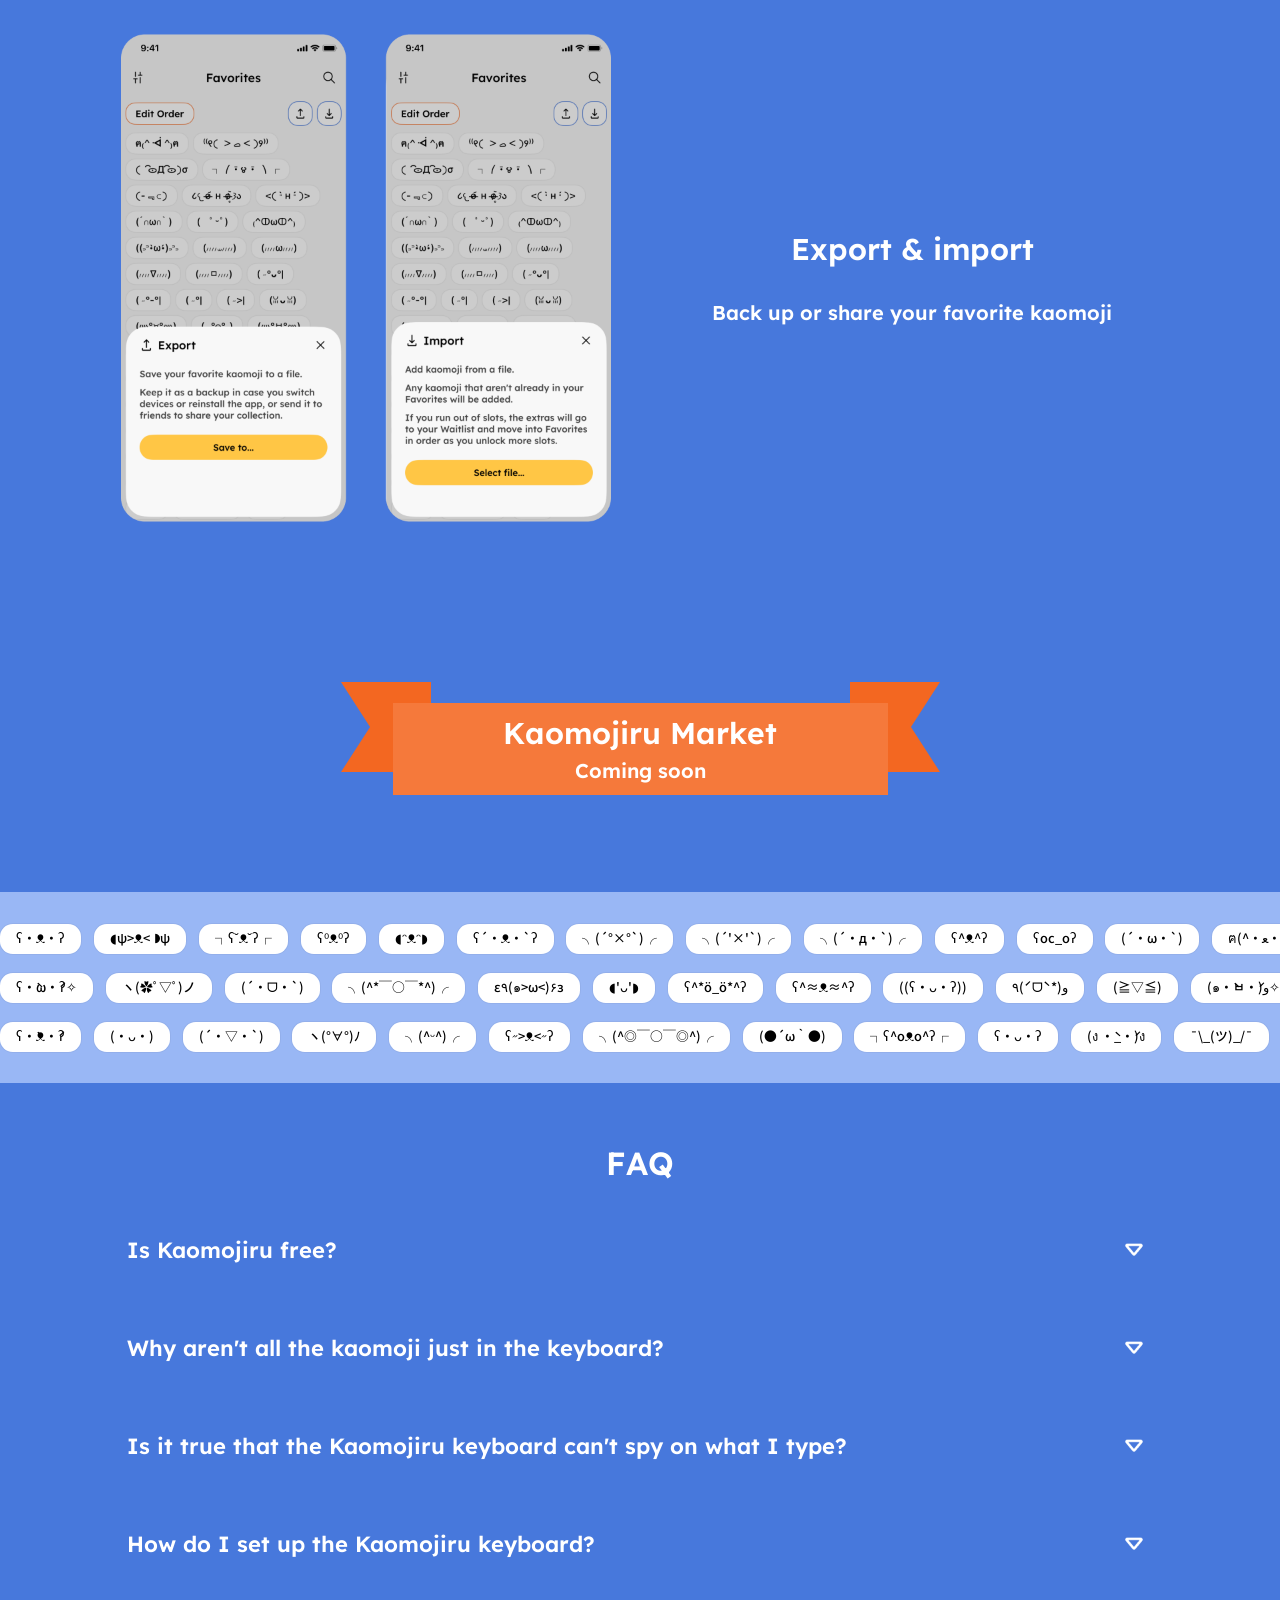
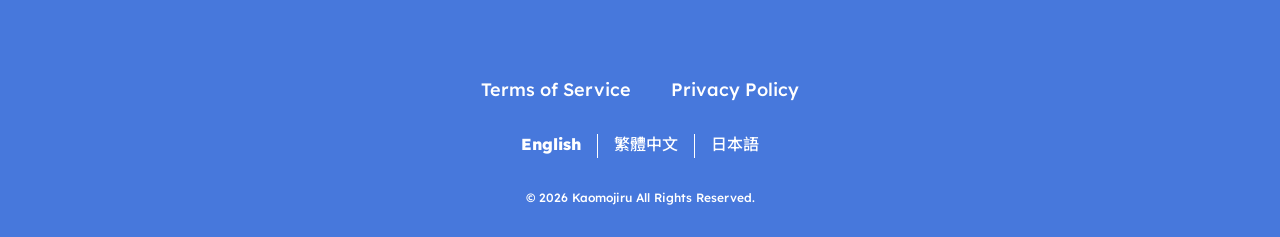
==== commit ac2cf973: "Replace hero image with app demo videos - Hero section now plays a looping, muted demo video per lan" ====
--- a/en/index.html
+++ b/en/index.html
@@ -4,6 +4,7 @@
   <meta charset="UTF-8" />
   <meta name="viewport" content="width=device-width, initial-scale=1.0" />
   <title>Kaomojiru | Every facial component combination you can think of</title>
+  <link rel="icon" type="image/png" sizes="16x16" href="../images/favicon.png" />
   <meta name="description" content="Kaomojiru: every facial component combination you can think of. Save your favorite kaomoji and type them anywhere with the Kaomojiru keyboard." />
   <link rel="alternate" hreflang="zh-Hant" href="../index.html" />
   <link rel="alternate" hreflang="en" href="index.html" />
@@ -11,7 +12,7 @@
   <link rel="preconnect" href="https://fonts.googleapis.com" />
   <link rel="preconnect" href="https://fonts.gstatic.com" crossorigin />
   <link href="https://fonts.googleapis.com/css2?family=Lexend+Deca:wght@500;600;800&family=Noto+Sans+TC:wght@500;600;800&display=swap" rel="stylesheet" />
-  <link rel="stylesheet" href="../css/style.css" />
+  <link rel="stylesheet" href="../css/style.css?v=2" />
   <script>document.documentElement.classList.add("js");</script>
 </head>
 <body>
@@ -56,7 +57,14 @@
           </a>
         </div>
         <div class="media media--hero">
-          <img src="../images/image_1_ch.png" alt="Kaomojiru home screen showing a list of kaomoji" width="526" height="614" />
+          <div class="hero-phone">
+            <div class="hero-phone__screen">
+              <video class="hero-phone__video" autoplay muted loop playsinline preload="auto" disablepictureinpicture aria-label="Kaomojiru app demo video">
+                <source src="../videos/video_en.mp4" type="video/mp4" />
+              </video>
+              <img class="hero-phone__statusbar" src="../images/statusbar.png" alt="" width="844" height="99" />
+            </div>
+          </div>
         </div>
       </section>
 
@@ -292,6 +300,6 @@
 
   <div class="toast" id="toast" role="status" aria-live="polite"></div>
 
-  <script src="../js/main.js"></script>
+  <script src="../js/main.js?v=2"></script>
 </body>
 </html>
--- a/css/style.css
+++ b/css/style.css
@@ -310,6 +310,45 @@
 
 .media--hero {
   height: 614px;
+  aspect-ratio: 526 / 614;
+}
+
+/* Hero 影片：影片上方蓋 status bar，再整體導圓角
+   Figma：外框 526 × 614，手機 281.25 × 609（圓角 30px），置中
+   全部以手機寬度換算，RWD 縮放時影片、status bar、圓角會等比例一起縮放 */
+.hero-phone {
+  container-type: inline-size;
+  width: 53.47%; /* 281.25 / 526 */
+  aspect-ratio: 750 / 1624; /* 影片原始比例（= 281.25 / 609） */
+}
+
+.hero-phone__screen {
+  position: relative;
+  width: 100%;
+  height: 100%;
+  overflow: hidden;
+  border-radius: calc(30 / 281.25 * 100cqw);
+  background: #f8f8f8;
+  /* 讓 Safari 的 <video> 也確實被圓角裁切 */
+  -webkit-mask-image: -webkit-radial-gradient(white, black);
+  isolation: isolate;
+}
+
+.hero-phone__video {
+  display: block;
+  width: 100%;
+  height: 100%;
+  object-fit: cover;
+}
+
+/* 加上 .media 提高權重，避免被 .media img 的固定寬度覆蓋 */
+.media .hero-phone__statusbar {
+  position: absolute;
+  top: 0;
+  left: 0;
+  width: 100%;
+  height: auto;
+  pointer-events: none;
 }
 
 .media--keyboard {
